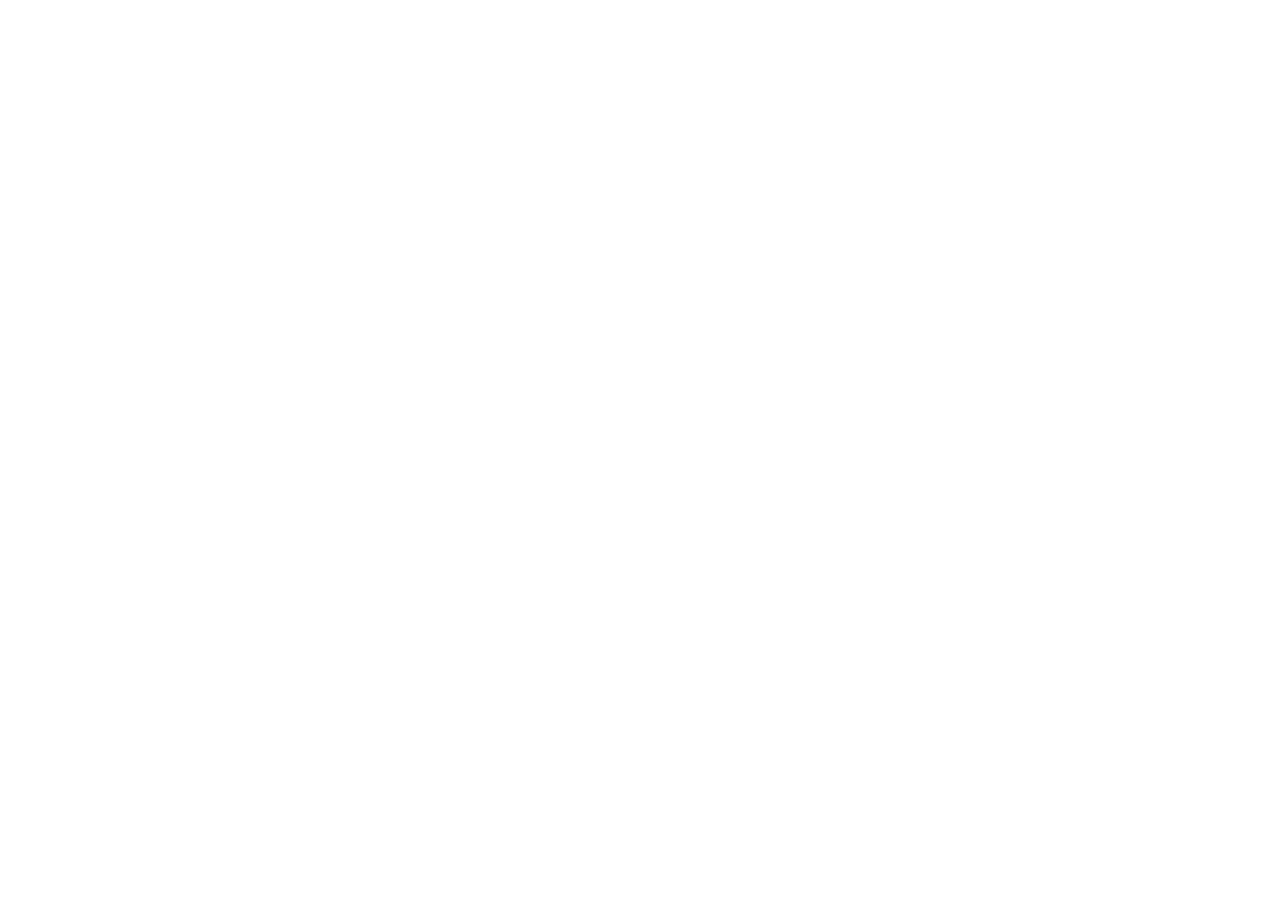
==== index.html @ 0074db02 "Initial Files Structure" ====
<!DOCTYPE html>
<html lang="en">

    <head>
        <meta charset="UTF-8">
        <meta http-equiv="X-UA-Compatible" content="IE=edge">
        <meta name="viewport" content="width=device-width, initial-scale=1.0">
        <title>Sign In/Up</title>
        <link rel="stylesheet" href="styles.css">
    </head>

    <body>
        




        
        <script src="index.js"></script>
    </body>


</html>
---- styles.css ----
/*ALi*/



/*Zaraket*/
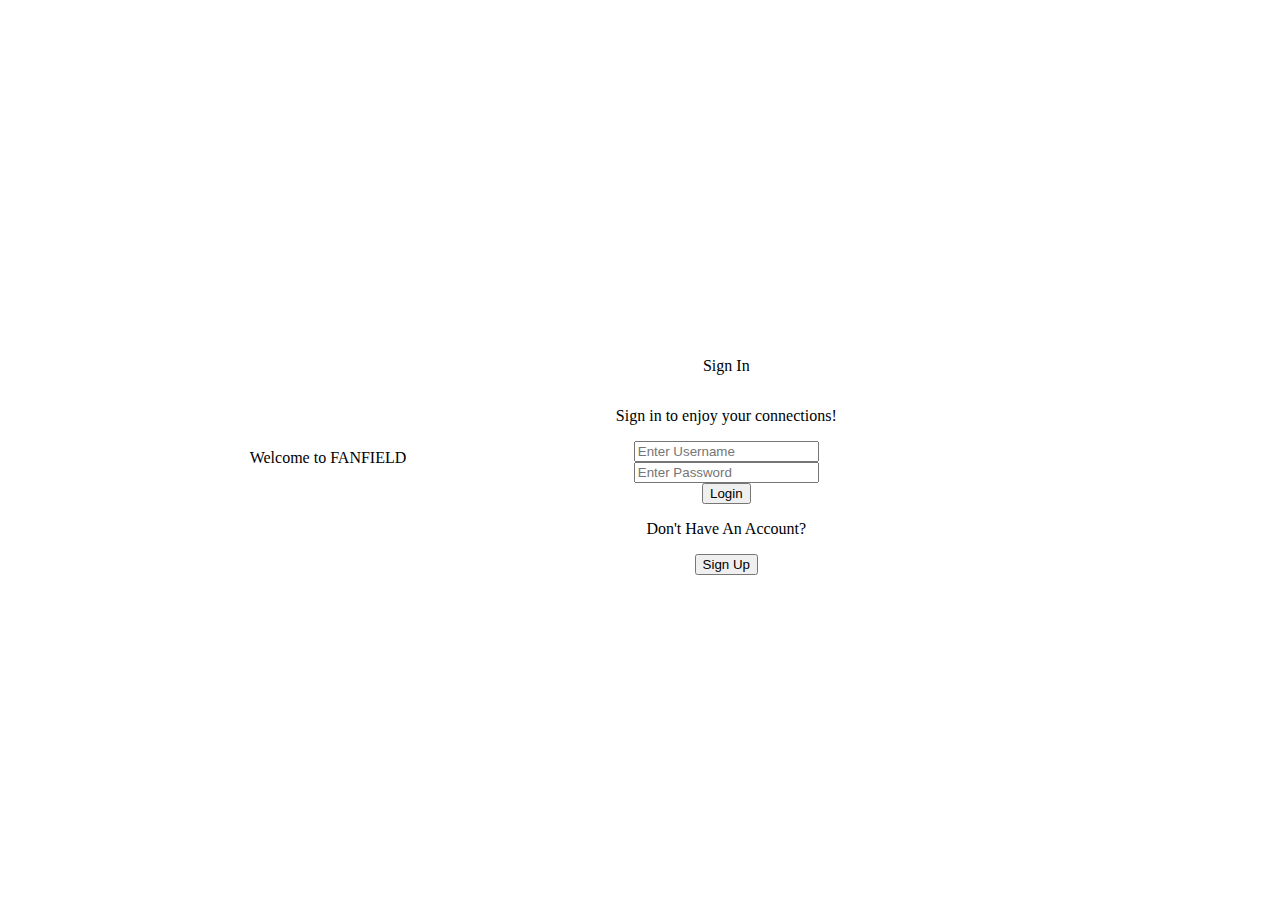
==== commit dbdaefbd: "completed sign in html and javascript" ====
--- a/index.html
+++ b/index.html
@@ -10,7 +10,50 @@
     </head>
 
     <body>
-        
+        <div id="sign_in_body">
+            <div id="sign_in_contents">
+                <div>
+                    <p id="sign_in_title">Welcome to FANFIELD</p>
+                </div>
+
+                <div id="sign_in_box">
+                    <div id="sign_in_header">
+                        <p>Sign In</p>
+                    </div>
+
+                    <div id="sign_in_description">
+                        <p>Sign in to enjoy your connections!</p>
+                    </div>
+                    <div>
+                    <form name="user_form" id="user_form">   
+                        <div id="sign_in_inputs">
+                            <div>
+                                <input type="text" placeholder="Enter Username" name="email" class="sign_in_email" required>
+                            </div>
+
+                            <div>
+                                <input type="password" placeholder="Enter Password" name="password" class="sign_in_password" required>
+                            </div>
+
+                            <div id="sign_in_button">
+                                <button type="submit" name="sign_in_submit" id="sign_in_submit">Login</button>
+                            </div> 
+                        </div>                  
+                    </form>
+
+                    <div id="sign_up_link">
+                        <div id="sign_up_question">
+                            <p>Don't Have An Account?</p>
+                        </div>
+
+                        <div id="sign_ip_link">
+                            <button type="button">Sign Up</button>
+                        </div>
+
+                    </div>
+                    </div>
+                </div>
+        </div>
 
 
 
--- a/styles.css
+++ b/styles.css
@@ -1,4 +1,34 @@
 /*ALi*/
+#sign_in_body {
+    height: 100vh;
+    width: 100vw;
+    place-content: center;
+}
+
+#sign_in_contents {
+    width: 100vw;
+    height: 80vh;
+    display: flex;
+    flex-direction: row;
+    place-content: center;
+    align-items: center;
+}
+
+#sign_in_title {
+    flex-basis: 50%;
+    text-align: center;
+
+}
+
+#sign_in_box {
+    display: flex;
+    flex-direction: column;
+    flex-basis: 50%;
+    justify-content: space-between;
+    text-align: center;
+
+}
+
 
 
 
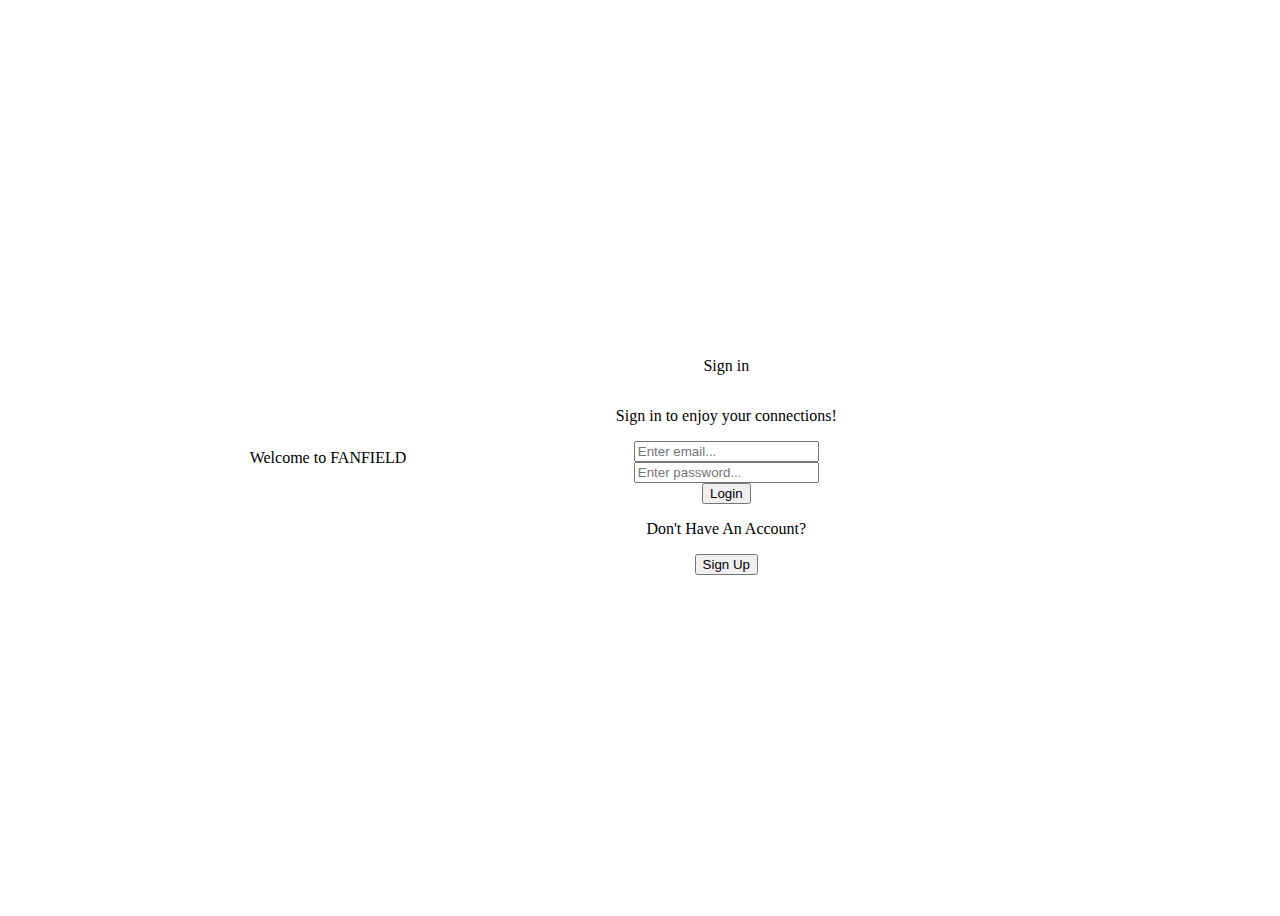
==== commit 4be542da: "completed sign up html" ====
--- a/index.html
+++ b/index.html
@@ -18,39 +18,87 @@
 
                 <div id="sign_in_box">
                     <div id="sign_in_header">
-                        <p>Sign In</p>
+                        <p>Sign in</p>
                     </div>
 
                     <div id="sign_in_description">
                         <p>Sign in to enjoy your connections!</p>
                     </div>
                     <div>
-                    <form name="user_form" id="user_form">   
-                        <div id="sign_in_inputs">
-                            <div>
-                                <input type="text" placeholder="Enter Username" name="email" class="sign_in_email" required>
+                        <form name="sign_in_form" id="sign_in_form">   
+                            <div id="sign_in_inputs">
+                                <div>
+                                    <input type="text" placeholder="Enter email..." name="email" class="sign_in_email" required>
+                                </div>
+
+                                <div>
+                                    <input type="password" placeholder="Enter password..." name="password" class="sign_in_password" required>
+                                </div>
+
+                                <div id="sign_in_button">
+                                    <button type="submit" name="sign_in_submit" id="sign_in_submit">Login</button>
+                                </div> 
+                            </div>                  
+                        </form>
+
+                        <div id="sign_up_link">
+                            <div id="sign_up_question">
+                                <p>Don't Have An Account?</p>
                             </div>
 
-                            <div>
-                                <input type="password" placeholder="Enter Password" name="password" class="sign_in_password" required>
+                            <div >
+                                <button type="button" name="sign_up_submit" id="sign_up_button">Sign Up</button>
                             </div>
+                        </div>
+                    </div>
+                </div>
 
-                            <div id="sign_in_button">
-                                <button type="submit" name="sign_in_submit" id="sign_in_submit">Login</button>
-                            </div> 
-                        </div>                  
-                    </form>
-
-                    <div id="sign_up_link">
-                        <div id="sign_up_question">
-                            <p>Don't Have An Account?</p>
+                <div id = "before_sign_up">
+                    <div id="sign_up_box">
+                        <div id="sign_up_header">
+                            <p>Sign up</p>
                         </div>
 
-                        <div id="sign_ip_link">
-                            <button type="button">Sign Up</button>
+                        <div id="sign_up_description">
+                            <p>Create new account.</p>
                         </div>
+                        <div>
+                            <form name="sign_up_form" id="sign_up_form">   
+                                <div id="sign_in_inputs">
+                                    <div>
+                                        <input type="text" placeholder="Enter first name..." name="first_name" class="sign_up_first_name" required>
+                                    </div>
 
-                    </div>
+                                    <div>
+                                        <input type="password" placeholder="Enter last name" name="last_name" class="sign_up_last_name" required>
+                                    </div>
+
+                                    <div>
+                                        <input type="text" placeholder="Enter email" name="email" class="sign_up_email" required>
+                                    </div>
+
+                                    <div>
+                                        <input type="password" placeholder="Enter password" name="password" class="sign_up_password" required>
+                                    </div>
+
+                                    <div>
+                                        <select name="gender" class="sign_up_gender" required>
+                                            <option value="none">None</option>
+                                            <option value="male">Male</option>
+                                            <option value="female">Female</option>
+                                          </select>
+                                    </div>
+
+                                    <div>
+                                        <input type="password" placeholder="Enter image" name="image" class="sign_up_image" required>
+                                    </div>
+
+                                    <div id="sign_up_button">
+                                        <button type="submit" name="sign_up_submit" id="sign_up_submit">Sign up</button>
+                                    </div> 
+                                </div>                  
+                            </form>
+                        </div>
                     </div>
                 </div>
         </div>
--- a/styles.css
+++ b/styles.css
@@ -29,6 +29,38 @@
 
 }
 
+#before_sign_up {
+    display: none;
+}
+
+#sign_up_box { 
+    display: flex;
+    flex-direction: column;
+    flex-basis: 50%;
+    justify-content: space-between;
+    text-align: center;
+}
+
+
+
+
+
+
+
+
+
+
+
+
+
+
+
+
+
+
+
+
+
 
 
 
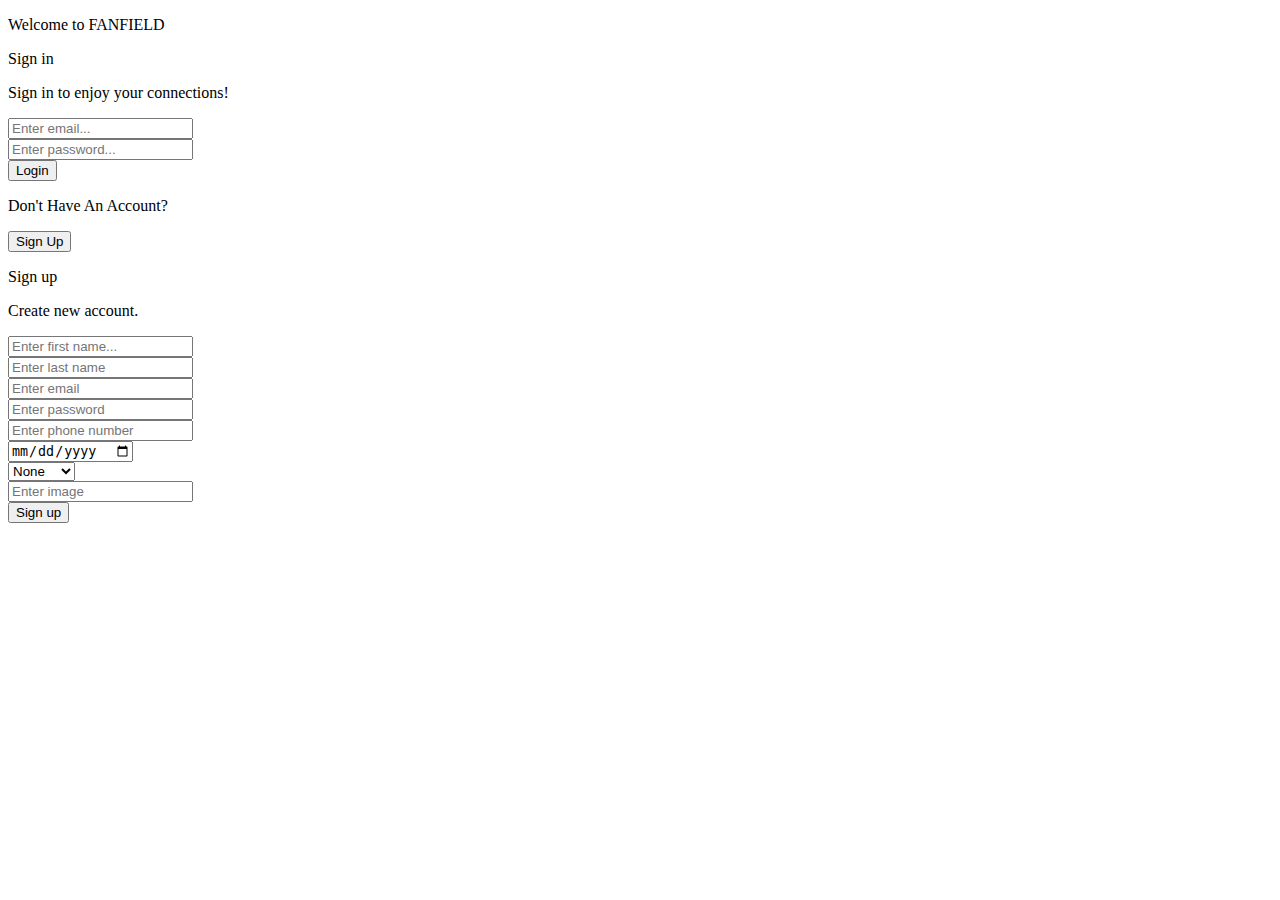
==== commit 139ca1b3: "completed sign up javascript" ====
--- a/index.html
+++ b/index.html
@@ -64,13 +64,13 @@
                         </div>
                         <div>
                             <form name="sign_up_form" id="sign_up_form">   
-                                <div id="sign_in_inputs">
+                                <div id="sign_up_inputs">
                                     <div>
                                         <input type="text" placeholder="Enter first name..." name="first_name" class="sign_up_first_name" required>
                                     </div>
 
                                     <div>
-                                        <input type="password" placeholder="Enter last name" name="last_name" class="sign_up_last_name" required>
+                                        <input type="text" placeholder="Enter last name" name="last_name" class="sign_up_last_name" required>
                                     </div>
 
                                     <div>
@@ -82,6 +82,14 @@
                                     </div>
 
                                     <div>
+                                        <input type="text" placeholder="Enter phone number" name="phone_number" class="sign_up_phone_number" required>
+                                    </div>
+
+                                    <div>
+                                        <input type="date" placeholder="Enter date of birth" name="date_of_birth" class="sign_up_date_of_birth" required>
+                                    </div>
+
+                                    <div>
                                         <select name="gender" class="sign_up_gender" required>
                                             <option value="none">None</option>
                                             <option value="male">Male</option>
@@ -90,7 +98,7 @@
                                     </div>
 
                                     <div>
-                                        <input type="password" placeholder="Enter image" name="image" class="sign_up_image" required>
+                                        <input type="text" placeholder="Enter image" name="image" class="sign_up_image" required>
                                     </div>
 
                                     <div id="sign_up_button">
--- a/styles.css
+++ b/styles.css
@@ -1,67 +1,61 @@
 /*ALi*/
-#sign_in_body {
-    height: 100vh;
-    width: 100vw;
-    place-content: center;
-}
 
-#sign_in_contents {
-    width: 100vw;
-    height: 80vh;
-    display: flex;
-    flex-direction: row;
-    place-content: center;
-    align-items: center;
-}
 
-#sign_in_title {
-    flex-basis: 50%;
-    text-align: center;
 
-}
+/*Zaraket*/
 
-#sign_in_box {
-    display: flex;
-    flex-direction: column;
-    flex-basis: 50%;
-    justify-content: space-between;
-    text-align: center;
 
-}
-
-#before_sign_up {
-    display: none;
-}
-
-#sign_up_box { 
-    display: flex;
-    flex-direction: column;
-    flex-basis: 50%;
-    justify-content: space-between;
+.container {    
+    width: 100%;
+    margin: auto;
+    padding-top: 1%;
+    padding-bottom: 1%;
     text-align: center;
 }
 
+.row {
+    width: 100%;
+    display: flex;
+    flex-wrap: wrap;
+    align-items:center;
+   
+}
 
+.post_div{
+    text-align: left !important ; 
+    padding-left: 10% !important;
+}
 
+.edit {
+    background-color: transparent;
+    border: 0;
+    color: rgb(111, 111, 221);
+}
 
+.edit:hover{
+    cursor:pointer;
+    color: darkblue;
+}
 
+.delete {
+    background-color: transparent;
+    border: 0;
+    color: rgb(243, 118, 118);
+}
 
+.delete:hover{
+    cursor:pointer;
+    color: red;
+}
 
+@media (min-width: 770px) {
 
+    .col-12 { width: 100%; }
 
+    .col-6{ width: 50%; }
 
+    .col-4{ width: 33.33%; }
 
-
-
-
-
-
-
-
-
-
-
-
-
-
-/*Zaraket*/+    .col-3{ width: 25%; }
+    
+  }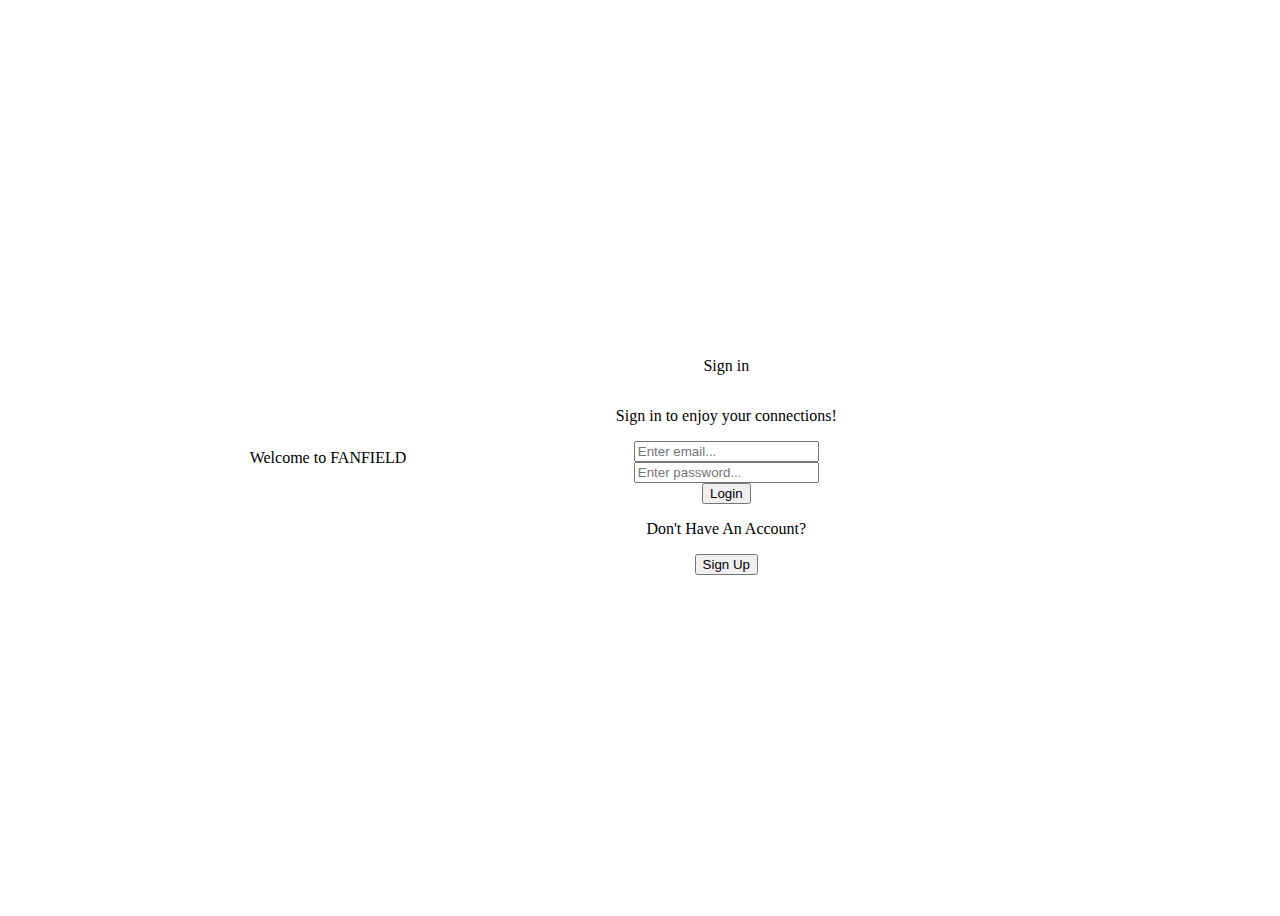
==== commit c3f5c907: "completed show users html and javascript" ====
--- a/index.html
+++ b/index.html
@@ -97,10 +97,6 @@
                                           </select>
                                     </div>
 
-                                    <div>
-                                        <input type="text" placeholder="Enter image" name="image" class="sign_up_image" required>
-                                    </div>
-
                                     <div id="sign_up_button">
                                         <button type="submit" name="sign_up_submit" id="sign_up_submit">Sign up</button>
                                     </div> 
--- a/styles.css
+++ b/styles.css
@@ -1,61 +1,178 @@
 /*ALi*/
+#sign_in_body {
+    height: 100vh;
+    width: 100vw;
+    place-content: center;
+}
+
+#sign_in_contents {
+    width: 100vw;
+    height: 80vh;
+    display: flex;
+    flex-direction: row;
+    place-content: center;
+    align-items: center;
+}
+
+#sign_in_title {
+    flex-basis: 50%;
+    text-align: center;
+
+}
+
+#sign_in_box {
+    display: flex;
+    flex-direction: column;
+    flex-basis: 50%;
+    justify-content: space-between;
+    text-align: center;
+
+}
+
+#before_sign_up {
+    display: none;
+}
+
+#sign_up_box { 
+    display: flex;
+    flex-direction: column;
+    flex-basis: 50%;
+    justify-content: space-between;
+    text-align: center;
+    
+}
+
+#navigation_bar {
+    display: flex;
+    flex-direction: row;
+    place-content: center;
+    width: 100vw;
+    height: 10vh;
+    background-color: rgb(58, 58, 141);
+
+}
+
+#nav_image_container {
+    display: flex;
+    width: 10vw;
+    height: 10vh;
+    flex-basis: 13%;
+    justify-content: center;
+    align-items: center;
+
+}
+
+#nav_title_container{
+    display: flex;
+    flex-basis: 12%;
+    justify-content: center;
+    align-items: center;
+}
+
+#nav_title {
+    font-size: 2vw;
+    color: white;
+    font-weight: bolder;
+    font-family:Verdana, Geneva, Tahoma, sans-serif;
+}
+
+#nav_search_container {
+    display: flex;
+    flex-basis: 80%;
+    justify-content: center;
+    align-items: center;
+}
+
+#profile_image {
+    width: 10vw;
+    height: 8vh;
+    border-radius: 50%;
+}
+
+#search_input {
+    width: 25vw;
+    height: 4vh;
+}
+
+.user_name {
+    font-size: 2vw;
+}
+
+#users_page_box {
+    display: flex;
+    width: 100vw;
+    flex-direction: column;
+    align-items: center;
+    text-transform: capitalize;
+}
+
+#users_page {
+    display: flex;
+    width: 30vw;
+    flex-direction: column;
+    align-items: flex-start;
+    text-transform: capitalize;
+}
+
+
+#friends {
+    display: flex;
+    width: 30vw;
+    flex-direction: row;
+    justify-content: space-between;
+}
+
+#friend_name {
+    flex-basis: 80%;
+    text-align: left;
+    text-transform: capitalize;
+}
+
+#add_friend_button {
+    flex-basis: 20%;
+    align-self: center;
+    text-align: center;
+    justify-content: center;
+    height: 3vh;
+    width: 5vw;
+}
+
+#add_friend_id {
+    display: none;
+}
 
 
 
-/*Zaraket*/
 
 
-.container {    
-    width: 100%;
-    margin: auto;
-    padding-top: 1%;
-    padding-bottom: 1%;
-    text-align: center;
-}
 
-.row {
-    width: 100%;
-    display: flex;
-    flex-wrap: wrap;
-    align-items:center;
-   
-}
 
-.post_div{
-    text-align: left !important ; 
-    padding-left: 10% !important;
-}
 
-.edit {
-    background-color: transparent;
-    border: 0;
-    color: rgb(111, 111, 221);
-}
+/* ---------------------------------------------------------------------------------------- */
 
-.edit:hover{
-    cursor:pointer;
-    color: darkblue;
-}
 
-.delete {
-    background-color: transparent;
-    border: 0;
-    color: rgb(243, 118, 118);
-}
 
-.delete:hover{
-    cursor:pointer;
-    color: red;
-}
 
-@media (min-width: 770px) {
 
-    .col-12 { width: 100%; }
 
-    .col-6{ width: 50%; }
 
-    .col-4{ width: 33.33%; }
 
-    .col-3{ width: 25%; }
-    
-  }+
+
+
+
+
+
+
+
+
+
+
+
+
+
+
+
+
+
+/*Zaraket*/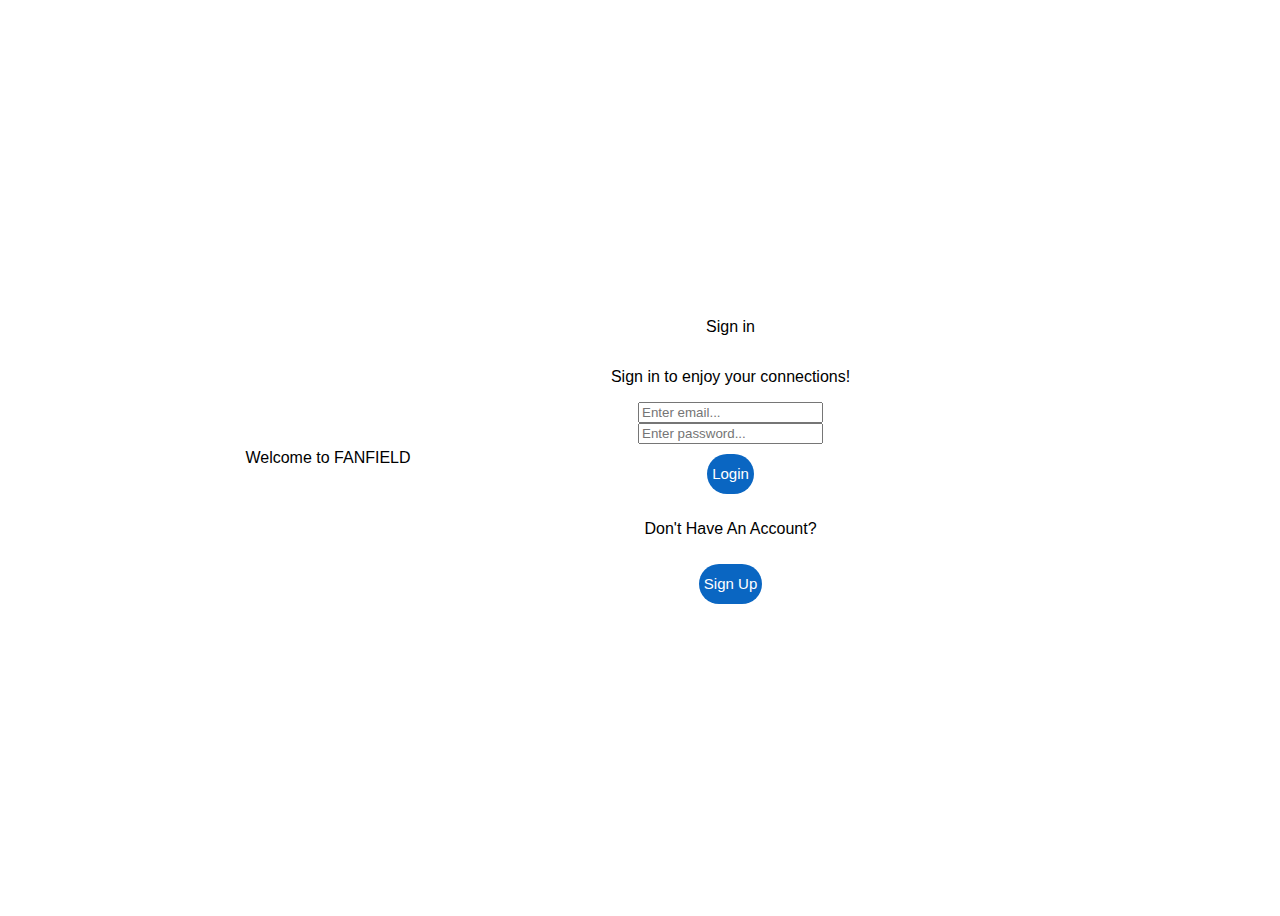
==== commit fa48f341: "before files integration" ====
--- a/index.html
+++ b/index.html
@@ -74,7 +74,7 @@
                                     </div>
 
                                     <div>
-                                        <input type="text" placeholder="Enter email" name="email" class="sign_up_email" required>
+                                        <input type="email" placeholder="Enter email" name="email" class="sign_up_email" required>
                                     </div>
 
                                     <div>
--- a/styles.css
+++ b/styles.css
@@ -76,7 +76,7 @@
     font-family:Verdana, Geneva, Tahoma, sans-serif;
 }
 
-#nav_search_container {
+#user_friends_container {
     display: flex;
     flex-basis: 80%;
     justify-content: center;
@@ -115,14 +115,14 @@
 }
 
 
-#friends {
+#users {
     display: flex;
     width: 30vw;
     flex-direction: row;
     justify-content: space-between;
 }
 
-#friend_name {
+#user_name {
     flex-basis: 80%;
     text-align: left;
     text-transform: capitalize;
@@ -141,6 +141,43 @@
     display: none;
 }
 
+#friends_page_box {
+    display: flex;
+    width: 100vw;
+    flex-direction: column;
+    align-items: center;
+    text-transform: capitalize;
+}
+
+#friends_page {
+    display: flex;
+    width: 30vw;
+    flex-direction: column;
+    align-items: flex-start;
+    text-transform: capitalize;
+}
+
+
+
+
+
+
+
+
+
+
+
+
+
+
+
+
+
+
+
+
+
+
 
 
 
@@ -175,4 +212,204 @@
 
 
 
-/*Zaraket*/+/*Zaraket*/
+
+@import url('https://fonts.googleapis.com/css2?family=Roboto:wght@100&display=swap');
+
+body{
+    font-family: 'Roboto', sans-serif;
+}
+
+.container {    
+    width: 100%;
+    margin: auto;
+    padding-top: 1%;
+    padding-bottom: 1%;
+    text-align: center;
+}
+
+.row {
+    width: 100%;
+    display: flex;
+    flex-wrap: wrap;
+    align-items:center;
+   
+}
+
+.post_div{
+    text-align: left !important ; 
+    padding-left: 10% !important;
+}
+
+.options{
+    text-align: left;
+}
+.edit {
+    background-color: transparent;
+    border: 0;
+    color: rgb(111, 111, 221);
+    padding: 15px;
+    margin: 10px 25px;
+  
+}
+
+.edit:hover{
+    cursor:pointer;
+    color: darkblue;
+}
+
+.delete {
+    background-color: transparent;
+    border: 0;
+    color: rgb(243, 118, 118);
+    margin: 10px 15px;
+}
+
+.delete:hover{
+    cursor:pointer;
+    color: red;
+}
+
+  /*For main Page only*/
+
+
+
+  #post_form{
+    padding: 0 10%;
+}
+
+.post_btn{
+    font-size: large;
+    margin-top: 20px;
+    align-items: center;
+    background-color: #0A66C2;
+    border: 2px;
+    border-radius: 100px;
+    box-sizing: border-box;
+    color: white;
+    cursor: pointer;
+    display: inline-flex;
+    font-weight: 500;
+    line-height: 20px;
+    min-height: 40px;
+    min-width: 0px;
+    padding: 0px 20px;
+    text-align: center;
+}
+
+.post_btn:hover{
+    background-color: white;
+    color: #0A66C2;
+    cursor: pointer;
+    border-style: solid;
+    border-color: #0A66C2;
+}
+
+.post_space{
+
+    padding: 25px 75px;
+    border-radius: 5%;
+}
+
+.posts_views{
+
+    margin: 0px 10%;
+    background-color: rgb(234, 234, 247);
+    padding: 10%;
+    text-align: left;
+}
+
+.posts_views label {text-transform: capitalize;}
+
+.posts_views .label {
+    font-size: medium;
+    color: gray;}
+
+.post_feed{
+    width: 80%;
+    margin-top: 15px;
+    border-radius: 15px;
+    background-color: white;
+    box-shadow: 0px 5px 7px -7px rgba(0, 0, 0, 0.75);
+    display: flex;
+    position: relative;
+    align-items: center;
+    padding: 15px;
+    margin-right: 10px;
+    border-left: 5px solid #0A66C2;
+
+}
+
+
+
+hr{
+    width: 50%;
+    background-color: #c3c3f0;
+    border: none;
+    height: 1px;
+    margin: 10px 0px;
+}
+
+button{
+    align-items: center;
+    background-color: #0A66C2;
+    border: 0;
+    border-radius: 100px;
+    box-sizing: border-box;
+    color: white;
+    cursor: pointer;
+    display: inline-flex;
+    font-size: 15px;
+    font-weight: 500;
+    justify-content: center;
+    line-height: 20px;
+    min-height: 40px;
+    min-width: 0px;
+    padding: auto;
+    text-align: center;
+    padding: 0px 5px;
+    margin: 10px 0px;
+}
+
+button:hover{
+
+    background-color: white;
+    color: #0A66C2;
+ 
+}
+
+.like{
+    padding: 10px 15px;
+}
+
+.user__avatar {
+    border-radius: 50%;
+    width: 45px;
+    margin: 25px;
+  }
+
+
+  
+@media (min-width: 770px) {
+
+    .col-12 { width: 100%; }
+
+    .col-9{ width: 75%; }
+
+    .col-6{ width: 50%; }
+
+    .col-4{ width: 33.33%; }
+
+    .col-3{ width: 25%; }
+    
+  }
+
+
+  @media screen and (max-width:750px) {
+  
+    .col-3, .col-6, .col-9{
+            width: 100%;
+            margin: 0;
+        }
+
+}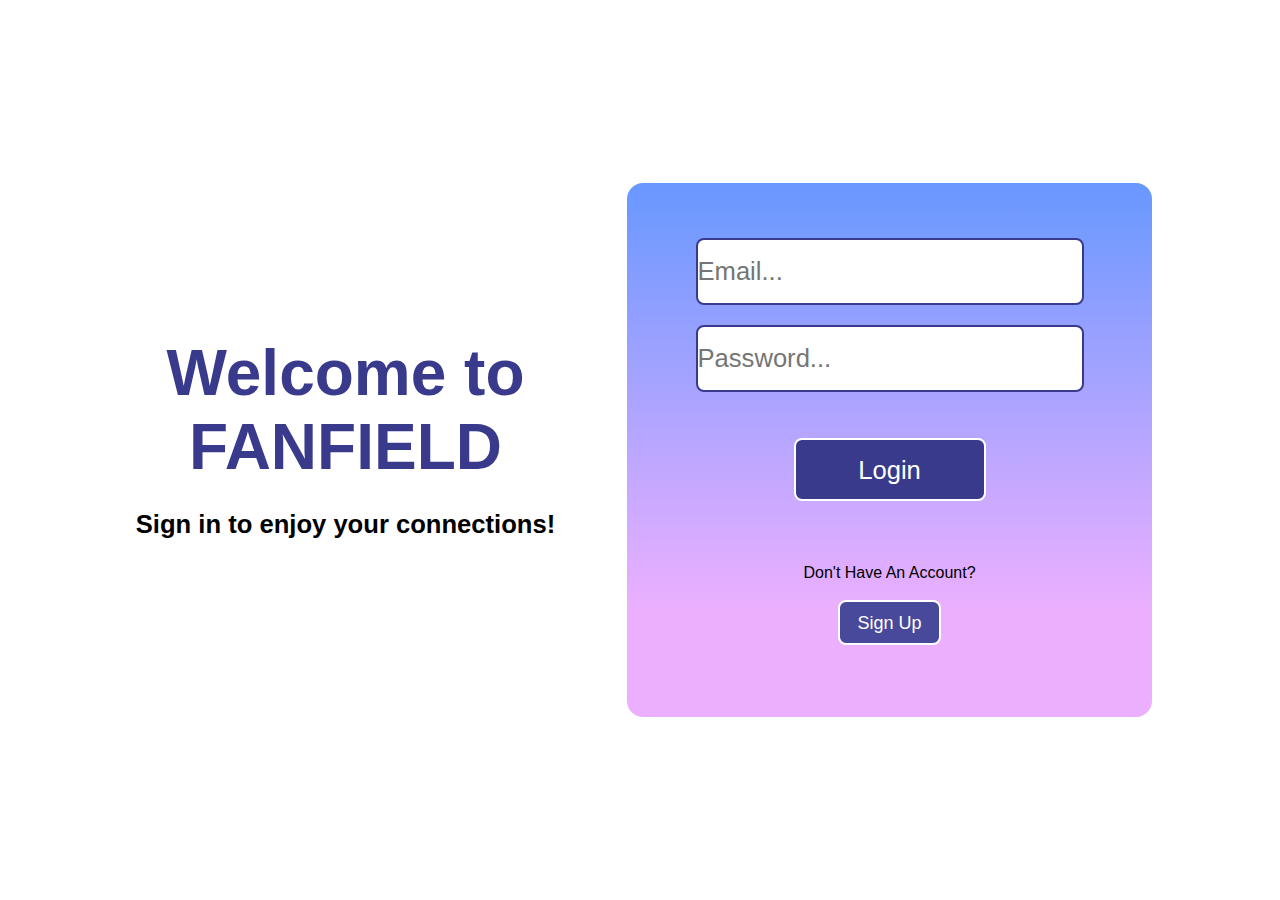
==== commit 5dbbc7d3: "completed sign in and sign up page CSS" ====
--- a/index.html
+++ b/index.html
@@ -10,103 +10,98 @@
     </head>
 
     <body>
-        <div id="sign_in_body">
-            <div id="sign_in_contents">
-                <div>
-                    <p id="sign_in_title">Welcome to FANFIELD</p>
+        <div id="sign_in_body" class="sign_in_body">
+            <div id="sign_in_contents" class="sign_in_contents">
+                <div id="sign_in_title" class="sign_in_title">
+                    <div class="title_header">
+                        <p>Welcome to FANFIELD</p>
+                    </div>
+
+                    <div id="sign_in_description" class="sign_in_description">
+                        <p>Sign in to enjoy your connections!</p>
+                    </div>
                 </div>
 
-                <div id="sign_in_box">
-                    <div id="sign_in_header">
-                        <p>Sign in</p>
-                    </div>
-
-                    <div id="sign_in_description">
-                        <p>Sign in to enjoy your connections!</p>
-                    </div>
+                <div id="sign_in_box" class="sign_in_box">
                     <div>
-                        <form name="sign_in_form" id="sign_in_form">   
+                        <form name="sign_in_form" id="sign_in_form" class="sign_in_form">   
                             <div id="sign_in_inputs">
                                 <div>
-                                    <input type="text" placeholder="Enter email..." name="email" class="sign_in_email" required>
+                                    <input type="text" placeholder="Email..." name="email" class="sign_in_email" required>
                                 </div>
 
                                 <div>
-                                    <input type="password" placeholder="Enter password..." name="password" class="sign_in_password" required>
+                                    <input type="password" placeholder="Password..." name="password" class="sign_in_password" required>
                                 </div>
 
                                 <div id="sign_in_button">
-                                    <button type="submit" name="sign_in_submit" id="sign_in_submit">Login</button>
+                                    <button type="submit" name="sign_in_submit" id="sign_in_submit" class="sign_in_submit">Login</button>
                                 </div> 
                             </div>                  
                         </form>
 
-                        <div id="sign_up_link">
-                            <div id="sign_up_question">
+                        <div id="sign_up_link" class="sign_up_link">
+                            <div id="sign_up_question" class="sign_up_question">
                                 <p>Don't Have An Account?</p>
                             </div>
 
                             <div >
-                                <button type="button" name="sign_up_submit" id="sign_up_button">Sign Up</button>
+                                <button type="button" name="sign_up_submit" id="sign_up_button" class="sign_up_button">Sign Up</button>
                             </div>
                         </div>
                     </div>
                 </div>
 
-                <div id = "before_sign_up">
-                    <div id="sign_up_box">
-                        <div id="sign_up_header">
-                            <p>Sign up</p>
-                        </div>
-
-                        <div id="sign_up_description">
-                            <p>Create new account.</p>
+                <div id = "before_sign_up" class = "before_sign_up">
+                    <div id="sign_up_box" class="sign_up_box">
+                        <div id="sign_up_description" class="sign_up_description">
+                            <p>Create An Account</p>
                         </div>
                         <div>
-                            <form name="sign_up_form" id="sign_up_form">   
-                                <div id="sign_up_inputs">
+                            <form name="sign_up_form" id="sign_up_form" class="sign_up_form">   
+                                <div id="sign_up_inputs" class="sign_up_inputs">
                                     <div>
-                                        <input type="text" placeholder="Enter first name..." name="first_name" class="sign_up_first_name" required>
+                                        <input type="text" placeholder="First Name..." name="first_name" class="sign_up_entry" required>
                                     </div>
 
                                     <div>
-                                        <input type="text" placeholder="Enter last name" name="last_name" class="sign_up_last_name" required>
+                                        <input type="text" placeholder="Last Name..." name="last_name" class="sign_up_entry" required>
                                     </div>
 
                                     <div>
-                                        <input type="email" placeholder="Enter email" name="email" class="sign_up_email" required>
+                                        <input type="text" placeholder="Email..." name="email" class="sign_up_entry" required>
                                     </div>
 
                                     <div>
-                                        <input type="password" placeholder="Enter password" name="password" class="sign_up_password" required>
+                                        <input type="password" placeholder="Password..." name="password" class="sign_up_entry" required>
                                     </div>
 
                                     <div>
-                                        <input type="text" placeholder="Enter phone number" name="phone_number" class="sign_up_phone_number" required>
+                                        <input type="text" placeholder="Phone Number..." name="phone_number" class="sign_up_entry" required>
                                     </div>
 
                                     <div>
-                                        <input type="date" placeholder="Enter date of birth" name="date_of_birth" class="sign_up_date_of_birth" required>
+                                        <input type="date"  name="date_of_birth" class="sign_up_entry" required>
                                     </div>
 
                                     <div>
-                                        <select name="gender" class="sign_up_gender" required>
+                                        <select name="gender" class="sign_up_entry" required>
                                             <option value="none">None</option>
                                             <option value="male">Male</option>
                                             <option value="female">Female</option>
                                           </select>
                                     </div>
 
-                                    <div id="sign_up_button">
-                                        <button type="submit" name="sign_up_submit" id="sign_up_submit">Sign up</button>
+                                    <div id="sign_up_button" class="sign_up_submit_box">
+                                        <button type="submit" name="sign_up_submit" id="sign_up_submit" class="sign_up_submit">Sign up</button>
                                     </div> 
                                 </div>                  
                             </form>
                         </div>
                     </div>
                 </div>
+            </div>
         </div>
-
 
 
 
--- a/styles.css
+++ b/styles.css
@@ -1,92 +1,179 @@
 /*ALi*/
-#sign_in_body {
+
+* {
+    padding:0;
+    margin:0;
+}
+/* Sign In */
+.sign_in_body {
+    display: flex;
+    align-items:center;
     height: 100vh;
+    width: 80vw; 
+    padding: 0 10vw;  
+}
+
+.sign_in_contents {
     width: 100vw;
-    place-content: center;
-}
-
-#sign_in_contents {
-    width: 100vw;
-    height: 80vh;
+    height: 60vh;
     display: flex;
     flex-direction: row;
-    place-content: center;
-    align-items: center;
+    justify-content: center;
+    align-items: center;
+}
+
+
+
+
+.sign_in_email {
+    width: 30vw;
+    margin: 10px 0px;
+    height: 7vh;
+    font-size: 2vw;
+    border: 2px solid rgb(58, 58, 141); 
+    border-radius: 0.5rem;
+}
+
+.sign_in_password {
+    margin: 10px 0px;
+    width: 30vw;
+    margin: 10px 0px;
+    height: 7vh;
+    font-size: 2vw;
+    border: 2px solid rgb(58, 58, 141); 
+    border-radius: 0.5rem;
 }
 
 #sign_in_title {
+    display:flex;
+    flex-direction: column;
+    align-items: center;
+    flex-basis: 50%;
+    text-align: center; 
+    font-weight: bold;
+    margin-right: 5vw;
+
+}
+
+.sign_in_description {
+    font-size: 2vw;
+    margin: 2vw 0;
+}
+
+.sign_in_submit {
+    width: 15vw;
+    border-radius: 0.5rem;
+    border: 2px solid white;
+    font-size: 2vw;
+    margin: 4vh 0 7vh 0;
+    height: 7vh;
+    background-color: rgb(58, 58, 141) ;
+}
+
+.sign_up_button {
+    width: 8vw;
+    border-radius: 0.5rem;
+    border: 2px solid white;
+    font-size: 2vh;
+    margin: 2vh 0 3vh 0;
+    height: 5vh;
+    background-color: rgb(73, 73, 156)
+}
+
+.title_header {
+    font-size: 5vw;
+    color: rgb(58, 58, 141);
+}
+
+.sign_in_box {
+    display: flex;
+    flex-direction: column;
     flex-basis: 50%;
     text-align: center;
-
-}
-
-#sign_in_box {
+    width: 10vw;
+    padding: 5vh;
+    background-color: #ad86cc;
+    border-radius: 1rem;
+    background: linear-gradient(to bottom, #3374ffbd 0%, #e799ffc7 80%);
+
+}
+
+.sign_up_box {
     display: flex;
     flex-direction: column;
     flex-basis: 50%;
-    justify-content: space-between;
     text-align: center;
-
-}
+    width: 10vw;
+    padding: 5vh;
+    background-color: #ad86cc;
+    border-radius: 1rem;
+    background: linear-gradient(to bottom, #3374ffbd 0%, #e799ffc7 80%);
+}
+
+.sign_up_description {
+    font-weight: bold;
+    font-size: 3vw;
+    margin: 0 0 3vh 0;
+}
+
+.sign_up_entry{
+    width: 30vw;
+    margin: 10px 0px;
+    height: 5vh;
+    font-size: 2vw;
+    border: 2px solid rgb(58, 58, 141); 
+    border-radius: 0.5rem;
+}
+
+
+/* ----------------------------------------- */
 
 #before_sign_up {
     display: none;
 }
 
-#sign_up_box { 
-    display: flex;
-    flex-direction: column;
-    flex-basis: 50%;
-    justify-content: space-between;
-    text-align: center;
-    
-}
+
 
 #navigation_bar {
     display: flex;
     flex-direction: row;
     place-content: center;
     width: 100vw;
-    height: 10vh;
     background-color: rgb(58, 58, 141);
-
+    flex-wrap: wrap;
 }
 
 #nav_image_container {
     display: flex;
     width: 10vw;
     height: 10vh;
-    flex-basis: 13%;
+    flex-basis: 15%;
     justify-content: center;
     align-items: center;
 
 }
 
-#nav_title_container{
-    display: flex;
-    flex-basis: 12%;
-    justify-content: center;
-    align-items: center;
-}
-
 #nav_title {
-    font-size: 2vw;
+    font-size: 3vw;
     color: white;
     font-weight: bolder;
     font-family:Verdana, Geneva, Tahoma, sans-serif;
+    margin-left: 15%;
 }
 
 #user_friends_container {
     display: flex;
-    flex-basis: 80%;
+    flex-basis: 70%;
     justify-content: center;
     align-items: center;
 }
 
 #profile_image {
     width: 10vw;
-    height: 8vh;
+    height: 10vh;
     border-radius: 50%;
+    margin-right: 40%;
+    margin-top: 50%;
 }
 
 #search_input {
@@ -156,6 +243,44 @@
     align-items: flex-start;
     text-transform: capitalize;
 }
+
+
+#user_icon {
+    margin-right: 1vw;
+}
+
+#friends_icon {
+    margin-right: 1vw;
+}
+
+.show_users {
+    padding: 1vw;
+    border-radius: 0.25rem;
+    background-color: white;
+    color: rgb(111, 111, 221);
+    margin-right: 1vw;
+    font-weight: bold;
+}
+
+.friends_users {
+    padding: 1vw;
+    border-radius: 0.25rem;
+    background-color: white;
+    color: rgb(111, 111, 221);
+    font-weight: bold;
+}
+
+
+
+
+
+
+
+
+
+
+
+
 
 
 
@@ -402,6 +527,7 @@
 
     .col-3{ width: 25%; }
     
+  
   }
 
 
@@ -412,4 +538,101 @@
             margin: 0;
         }
 
+    .sign_in_contents {
+        width: 60vw;
+        display: flex;
+        flex-direction: column;
+        justify-content: center;
+        align-items: center;
+        padding: 5vh;
+    }
+
+    .sign_in_box {
+        display: flex;
+        flex-direction: column;
+        justify-content: flex-start;
+        width: 60vw;
+    
+    }
+
+    #sign_in_title {
+        flex-basis: 30%;
+        text-align: center;
+        font-weight: bold;
+        margin: 0 0 0 0;
+    
+    }
+
+    .sign_in_description {
+        font-size: 5vw;
+        margin: 2vh 0 5vh 0;
+    }
+    
+    .title_header {
+        font-size: 10vw;
+        color: rgb(58, 58, 141);
+    }
+
+    .sign_in_email {
+        width: 60vw;
+        margin: 10px 0px;
+        height: 5vh;
+        font-size: 5vw;
+        border: 2px solid rgb(58, 58, 141); 
+        border-radius: 0.5rem;
+    }
+    
+    .sign_in_password {
+        margin: 10px 0px;
+        width: 60vw;
+        margin: 10px 0px;
+        height: 5vh;
+        font-size: 5vw;
+        border: 2px solid rgb(58, 58, 141); 
+        border-radius: 0.5rem;
+    }
+
+    .sign_in_submit {
+        width: 30vw;
+        border-radius: 0.5rem;
+        border: 2px solid white;
+        font-size: 5vw;
+        margin: 2vh 0 3vh 0;
+        height: 5vh;
+    }
+
+    .sign_up_button {
+        width: 18vw;
+        border-radius: 0.5rem;
+        border: 2px solid white;
+        font-size: 3vw;
+        margin: 2vh 0 3vh 0;
+        height: 5vh;
+        background-color: rgb(58, 58, 141)
+    }
+
+    .sign_up_entry{
+        margin: 10px 0px;
+        width: 60vw;
+        margin: 10px 0px;
+        height: 4vh;
+        font-size: 5vw;
+        border: 2px solid rgb(58, 58, 141); 
+        border-radius: 0.5rem;
+    }
+
+    .sign_up_box {
+        display: flex;
+        flex-direction: column;
+        justify-content: flex-start;
+        width: 60vw;
+    
+    }
+
+    .sign_up_description {
+        font-weight: bold;
+        font-size: 6vw;
+        margin: 0 0 3vh 0;
+    }
+
 }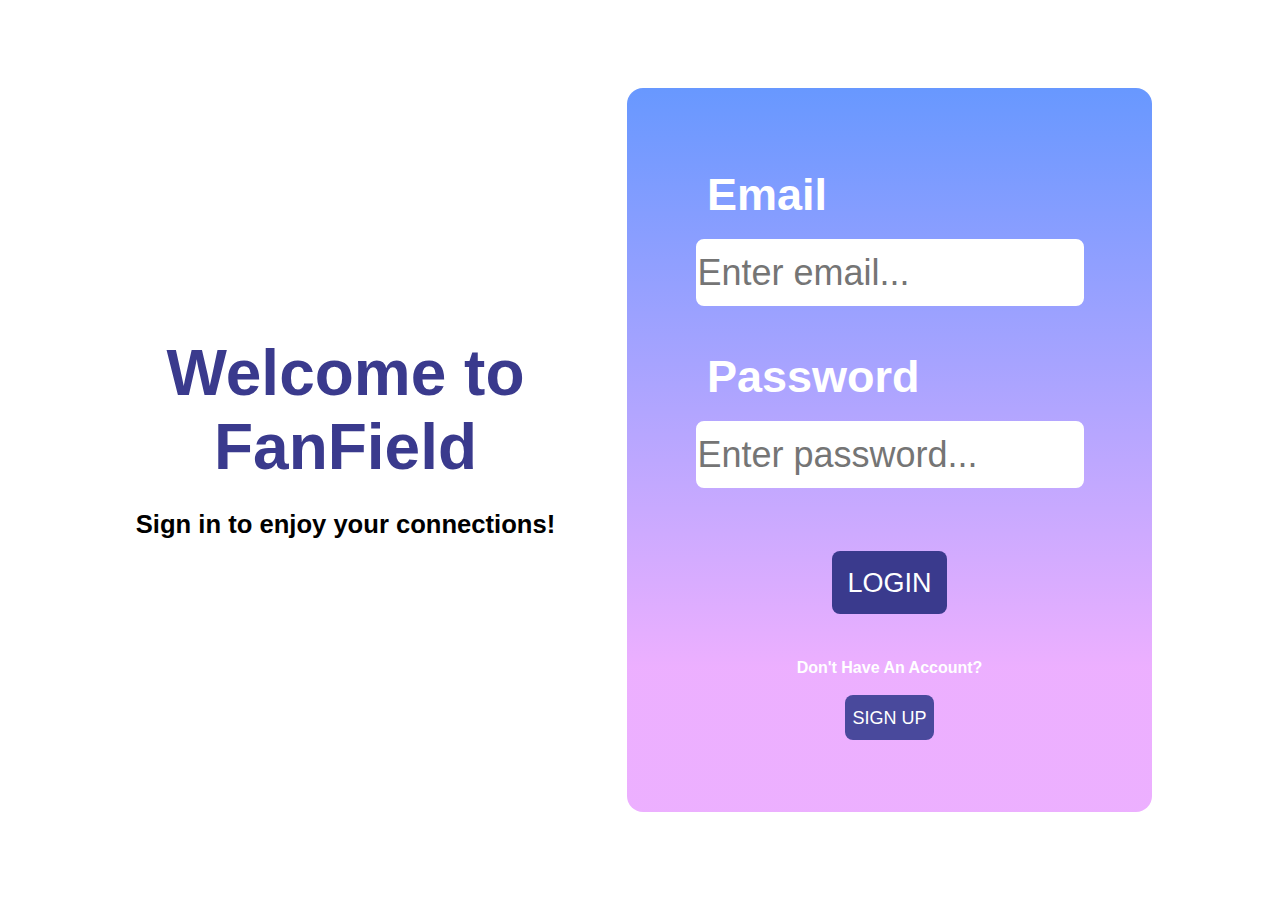
==== commit 52125aad: "sign in and sign up pages fine tuned" ====
--- a/index.html
+++ b/index.html
@@ -14,7 +14,7 @@
             <div id="sign_in_contents" class="sign_in_contents">
                 <div id="sign_in_title" class="sign_in_title">
                     <div class="title_header">
-                        <p>Welcome to FANFIELD</p>
+                        <p>Welcome to FanField</p>
                     </div>
 
                     <div id="sign_in_description" class="sign_in_description">
@@ -27,15 +27,17 @@
                         <form name="sign_in_form" id="sign_in_form" class="sign_in_form">   
                             <div id="sign_in_inputs">
                                 <div>
-                                    <input type="text" placeholder="Email..." name="email" class="sign_in_email" required>
+                                    <p class="label">Email</p>
+                                    <input type="text" placeholder="Enter email..." name="email" class="sign_in_email" required>
                                 </div>
 
                                 <div>
-                                    <input type="password" placeholder="Password..." name="password" class="sign_in_password" required>
+                                    <p class="label">Password</p>
+                                    <input type="password" placeholder="Enter password..." name="password" class="sign_in_password" required>
                                 </div>
 
                                 <div id="sign_in_button">
-                                    <button type="submit" name="sign_in_submit" id="sign_in_submit" class="sign_in_submit">Login</button>
+                                    <button type="submit" name="sign_in_submit" id="sign_in_submit" class="sign_in_submit">LOGIN</button>
                                 </div> 
                             </div>                  
                         </form>
@@ -46,7 +48,7 @@
                             </div>
 
                             <div >
-                                <button type="button" name="sign_up_submit" id="sign_up_button" class="sign_up_button">Sign Up</button>
+                                <button type="button" name="sign_up_submit" id="sign_up_button" class="sign_up_button">SIGN UP</button>
                             </div>
                         </div>
                     </div>
@@ -93,7 +95,7 @@
                                     </div>
 
                                     <div id="sign_up_button" class="sign_up_submit_box">
-                                        <button type="submit" name="sign_up_submit" id="sign_up_submit" class="sign_up_submit">Sign up</button>
+                                        <button type="submit" name="sign_up_submit" id="sign_up_submit" class="sign_up_submit">SIGN UP</button>
                                     </div> 
                                 </div>                  
                             </form>
--- a/styles.css
+++ b/styles.css
@@ -27,20 +27,20 @@
 
 .sign_in_email {
     width: 30vw;
-    margin: 10px 0px;
+    margin: 1vh 0 4vh 0;
     height: 7vh;
-    font-size: 2vw;
-    border: 2px solid rgb(58, 58, 141); 
+    font-size: 4vh;
+    border: 2px solid rgb(255, 255, 255); 
     border-radius: 0.5rem;
 }
 
 .sign_in_password {
     margin: 10px 0px;
     width: 30vw;
-    margin: 10px 0px;
+    margin: 1vh 0 4vh 0;
     height: 7vh;
-    font-size: 2vw;
-    border: 2px solid rgb(58, 58, 141); 
+    font-size: 4vh;
+    border: 2px solid rgb(255, 255, 255);
     border-radius: 0.5rem;
 }
 
@@ -61,19 +61,17 @@
 }
 
 .sign_in_submit {
-    width: 15vw;
+    width: 9vw;
     border-radius: 0.5rem;
-    border: 2px solid white;
-    font-size: 2vw;
-    margin: 4vh 0 7vh 0;
+    font-size: 3vh;
+    margin: 3vh 0 5vh 0;
     height: 7vh;
     background-color: rgb(58, 58, 141) ;
 }
 
 .sign_up_button {
-    width: 8vw;
+    width: 7vw;
     border-radius: 0.5rem;
-    border: 2px solid white;
     font-size: 2vh;
     margin: 2vh 0 3vh 0;
     height: 5vh;
@@ -86,6 +84,32 @@
 }
 
 .sign_in_box {
+    display: flex;
+    flex-direction: column;
+    flex-basis: 50%;
+    text-align: center;
+    width: 10vw;
+    padding: 8vh 5vh 5vh 5vh;
+    background-color: #ad86cc;
+    border-radius: 1rem;
+    background: linear-gradient(to bottom, #3374ffbd 0%, #e799ffc7 80%);
+
+}
+
+.label {
+    text-align: left;
+    margin: 1vh 0 1vh 35px;
+    font-size: 5vh;
+    font-weight: bold;
+    color:white;
+}
+
+.sign_up_question {
+    color: white;
+    font-weight: bold;
+}
+
+.sign_up_box {
     display: flex;
     flex-direction: column;
     flex-basis: 50%;
@@ -95,39 +119,77 @@
     background-color: #ad86cc;
     border-radius: 1rem;
     background: linear-gradient(to bottom, #3374ffbd 0%, #e799ffc7 80%);
-
-}
-
-.sign_up_box {
-    display: flex;
-    flex-direction: column;
-    flex-basis: 50%;
-    text-align: center;
-    width: 10vw;
-    padding: 5vh;
-    background-color: #ad86cc;
-    border-radius: 1rem;
-    background: linear-gradient(to bottom, #3374ffbd 0%, #e799ffc7 80%);
 }
 
 .sign_up_description {
     font-weight: bold;
     font-size: 3vw;
-    margin: 0 0 3vh 0;
+    margin: 0 0 5vh 0;
+    color: white;
 }
 
 .sign_up_entry{
-    width: 30vw;
+    width: 25vw;
     margin: 10px 0px;
     height: 5vh;
-    font-size: 2vw;
-    border: 2px solid rgb(58, 58, 141); 
+    font-size: 3vh;
+    border: 2px solid rgb(255, 255, 255); 
     border-radius: 0.5rem;
 }
 
 
+.sign_up_submit {
+    width: 12vw;
+    border-radius: 0.5rem;
+    font-size: 3vh;
+    margin: 4vh 0 0vh 0;
+    height: 7vh;
+    background-color: rgb(58, 58, 141) ;
+}
 /* ----------------------------------------- */
 
+.users_page_box {
+    width: 100vw;
+    /* padding: 0 10vw; */
+}
+
+.users_page {
+    display: flex;
+    flex-direction: column;
+    align-items: center;
+    width: 40vw;
+    margin: 5vw 20vh 0 25vw;
+    padding: 4vh 0 4vh 0;
+    background-color: #ad86cc;
+    border-radius: 0.75rem;
+    background-color: rgb(234, 234, 247);
+    justify-content: space-between;
+    color: black;
+}
+
+.user_name{
+    display: flex;
+    flex-direction: row;
+    align-items: flex-end;
+    font-size: 5vh;
+}
+.add_friend_button {
+    display: inline-block;
+    width: 12vw;
+    border-radius: 0.5rem;
+    border: 2px solid white;
+    
+    margin: 4vh 0 0vh 0;
+    height: 5vh;
+    background-color: rgb(58, 58, 141) ;
+    align-self: flex-start;
+}
+
+.user {
+    font-size: 5vh;
+}
+
+/* ----------------------------------------- */
 #before_sign_up {
     display: none;
 }
@@ -185,21 +247,7 @@
     font-size: 2vw;
 }
 
-#users_page_box {
-    display: flex;
-    width: 100vw;
-    flex-direction: column;
-    align-items: center;
-    text-transform: capitalize;
-}
-
-#users_page {
-    display: flex;
-    width: 30vw;
-    flex-direction: column;
-    align-items: flex-start;
-    text-transform: capitalize;
-}
+
 
 
 #users {
@@ -552,6 +600,7 @@
         flex-direction: column;
         justify-content: flex-start;
         width: 60vw;
+        padding: 5vh 5vh 5vh 5vh;
     
     }
 
@@ -578,7 +627,7 @@
         margin: 10px 0px;
         height: 5vh;
         font-size: 5vw;
-        border: 2px solid rgb(58, 58, 141); 
+        border: 2px solid rgb(255, 255, 255); 
         border-radius: 0.5rem;
     }
     
@@ -588,23 +637,29 @@
         margin: 10px 0px;
         height: 5vh;
         font-size: 5vw;
-        border: 2px solid rgb(58, 58, 141); 
+        border: 2px solid rgb(255, 255, 255); 
         border-radius: 0.5rem;
     }
 
     .sign_in_submit {
         width: 30vw;
         border-radius: 0.5rem;
-        border: 2px solid white;
         font-size: 5vw;
         margin: 2vh 0 3vh 0;
         height: 5vh;
     }
 
+    .sign_up_submit {
+        width: 30vw;
+        border-radius: 0.5rem;
+        font-size: 4vw;
+        margin: 3vh 0 1vh 0;
+        height: 5vh;
+    }
+
     .sign_up_button {
         width: 18vw;
         border-radius: 0.5rem;
-        border: 2px solid white;
         font-size: 3vw;
         margin: 2vh 0 3vh 0;
         height: 5vh;
@@ -615,9 +670,9 @@
         margin: 10px 0px;
         width: 60vw;
         margin: 10px 0px;
-        height: 4vh;
-        font-size: 5vw;
-        border: 2px solid rgb(58, 58, 141); 
+        height: 3vh;
+        font-size: 4vw;
+        border: 2px solid rgb(255, 255, 255); 
         border-radius: 0.5rem;
     }
 
@@ -635,4 +690,25 @@
         margin: 0 0 3vh 0;
     }
 
+    .users_page {
+        display: flex;
+        flex-direction: column;
+        align-items: center;
+        width: 60vw;
+        margin: 10vw 10vh 0 10vw;
+        padding: 5vh;
+        background-color: #ad86cc;
+        border-radius: 1rem;
+        background: linear-gradient(to bottom, #3374ffbd 0%, #e799ffc7 80%);
+    
+    }
+
+    .label {
+        text-align: left;
+        margin: 3vh 0 0 1px;
+        font-size: 3vh;
+        font-weight: bold;
+        color:white;
+    }
+
 }